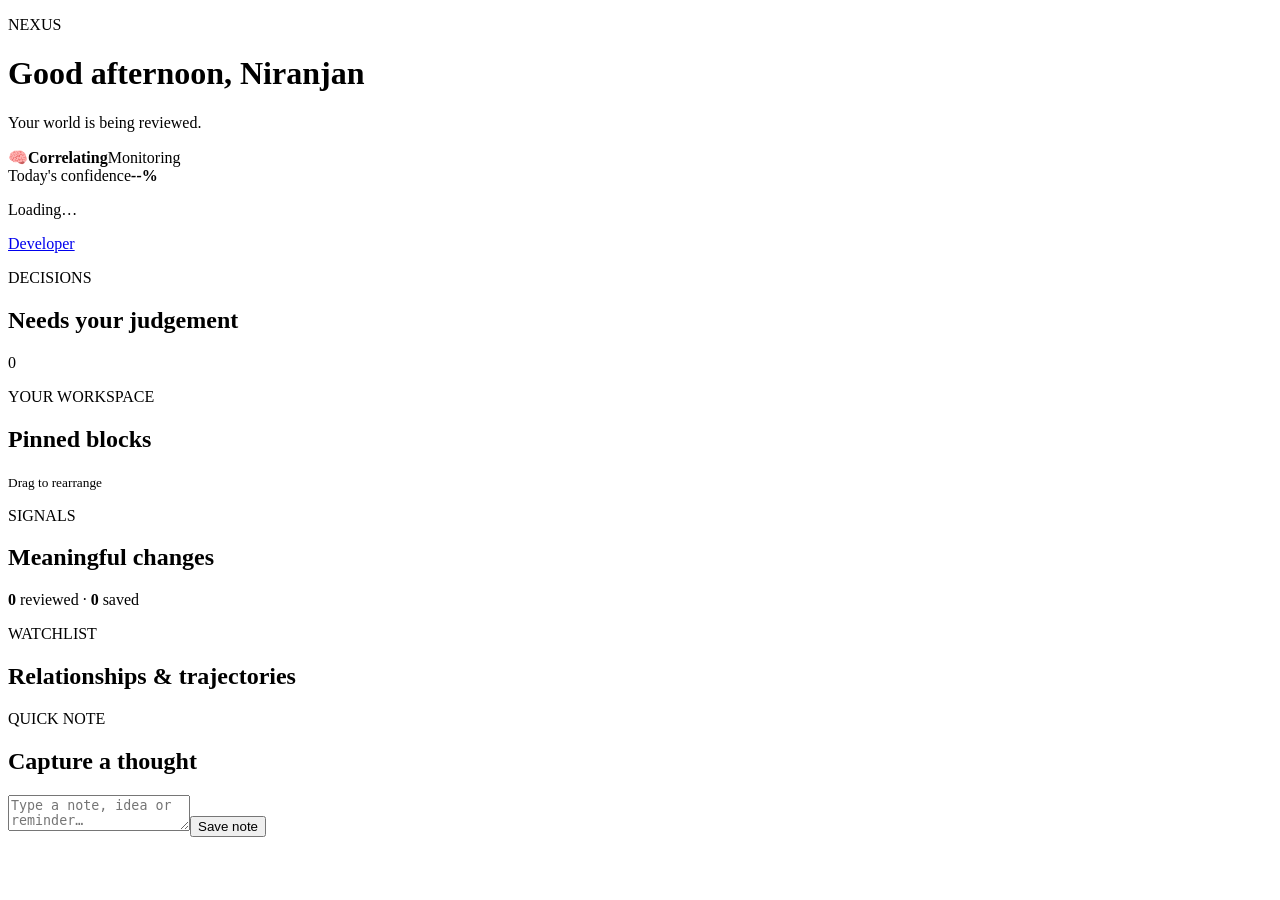
==== app/templates/index.html @ 8f3b7d3c "Initial Nexus DP1 foundation" ====
<!doctype html><html><head><meta charset="utf-8"><meta name="viewport" content="width=device-width,initial-scale=1"><title>Nexus</title><link rel="stylesheet" href="/static/css/app.css"></head><body>
<main class="shell">
<header class="heroHeader">
 <div class="greeting"><p class="eyebrow">NEXUS</p><h1>Good afternoon, Niranjan</h1><p id="confidenceText">Your world is being reviewed.</p><div class="live"><span class="brain">🧠</span><b id="brainState">Correlating</b><i class="pulse"></i><span>Monitoring</span></div></div>
 <div class="calm" aria-label="Calm mountain lake illustration"><div class="sun"></div><div class="mountain m1"></div><div class="mountain m2"></div><div class="lake"></div></div>
</header>
<section class="confidenceBar"><div><span>Today's confidence</span><b><i id="confidence">--</i>%</b></div><p id="decisionSummary">Loading…</p><a href="/developer">Developer</a></section>
<section class="section"><div class="title"><div><p class="eyebrow">DECISIONS</p><h2>Needs your judgement</h2></div><span id="decisionCount" class="pill">0</span></div><div id="decisions" class="grid decisions"></div></section>
<section class="section"><div class="title"><div><p class="eyebrow">YOUR WORKSPACE</p><h2>Pinned blocks</h2></div><small>Drag to rearrange</small></div><div id="workspace" class="grid workspace"></div></section>
<section class="section"><div class="title"><div><p class="eyebrow">SIGNALS</p><h2>Meaningful changes</h2></div><div class="atwork"><b id="reviewed">0</b> reviewed · <b id="saved">0</b> saved</div></div><div id="signals" class="grid signals"></div></section>
<section class="section lower"><div><div class="title"><div><p class="eyebrow">WATCHLIST</p><h2>Relationships & trajectories</h2></div></div><div id="entities" class="grid entityGrid"></div></div>
<aside class="notePanel"><p class="eyebrow">QUICK NOTE</p><h2>Capture a thought</h2><textarea id="noteText" maxlength="500" placeholder="Type a note, idea or reminder…"></textarea><button id="saveNote">Save note</button><div id="notes"></div></aside></section>
</main><script src="/static/js/app.js"></script></body></html>
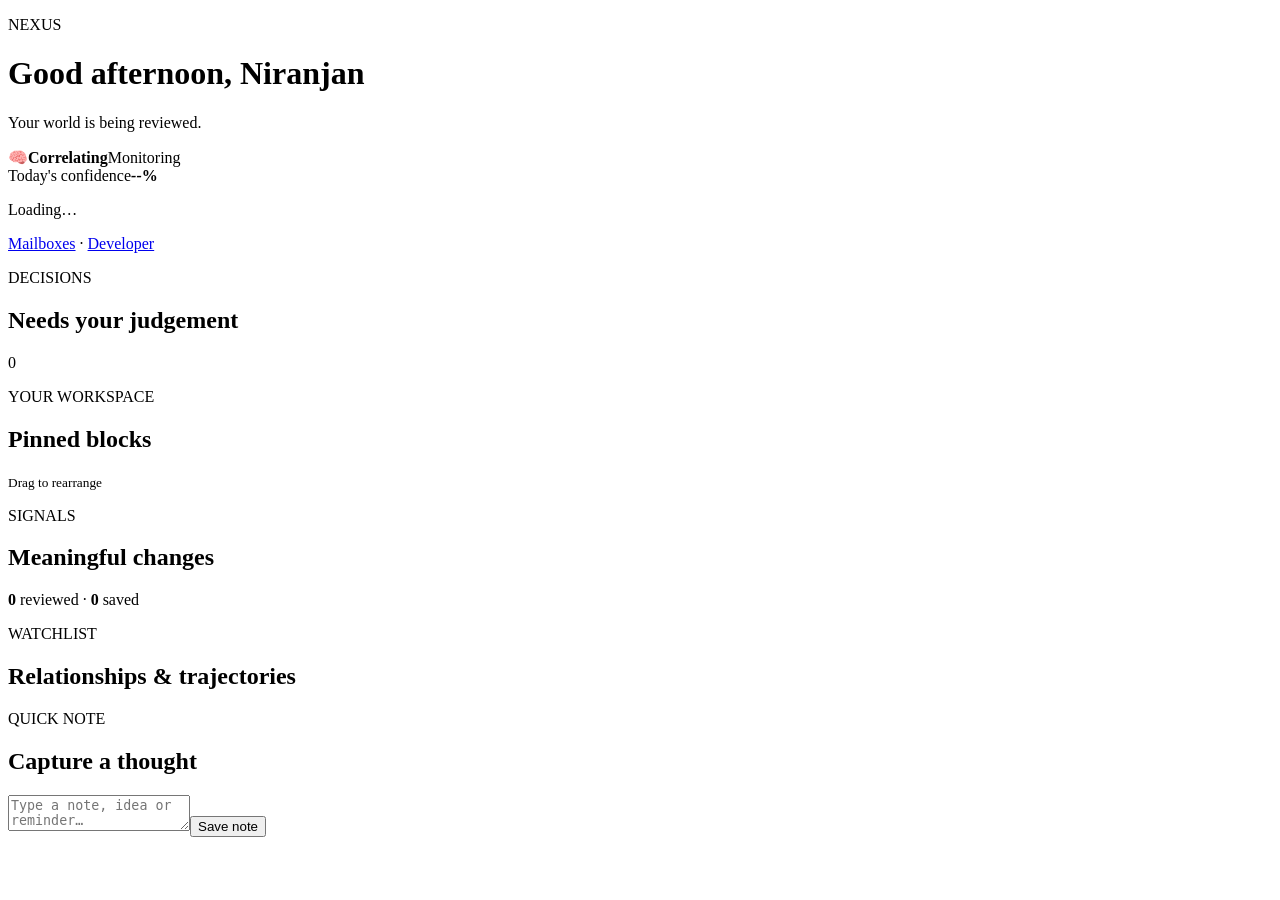
==== commit c55f077e: "Sprint 2 - IMAP sensor and Email Intelligence Engine" ====
--- a/app/templates/index.html
+++ b/app/templates/index.html
@@ -4,7 +4,7 @@
  <div class="greeting"><p class="eyebrow">NEXUS</p><h1>Good afternoon, Niranjan</h1><p id="confidenceText">Your world is being reviewed.</p><div class="live"><span class="brain">🧠</span><b id="brainState">Correlating</b><i class="pulse"></i><span>Monitoring</span></div></div>
  <div class="calm" aria-label="Calm mountain lake illustration"><div class="sun"></div><div class="mountain m1"></div><div class="mountain m2"></div><div class="lake"></div></div>
 </header>
-<section class="confidenceBar"><div><span>Today's confidence</span><b><i id="confidence">--</i>%</b></div><p id="decisionSummary">Loading…</p><a href="/developer">Developer</a></section>
+<section class="confidenceBar"><div><span>Today's confidence</span><b><i id="confidence">--</i>%</b></div><p id="decisionSummary">Loading…</p><a href="/mailboxes">Mailboxes</a> · <a href="/developer">Developer</a></section>
 <section class="section"><div class="title"><div><p class="eyebrow">DECISIONS</p><h2>Needs your judgement</h2></div><span id="decisionCount" class="pill">0</span></div><div id="decisions" class="grid decisions"></div></section>
 <section class="section"><div class="title"><div><p class="eyebrow">YOUR WORKSPACE</p><h2>Pinned blocks</h2></div><small>Drag to rearrange</small></div><div id="workspace" class="grid workspace"></div></section>
 <section class="section"><div class="title"><div><p class="eyebrow">SIGNALS</p><h2>Meaningful changes</h2></div><div class="atwork"><b id="reviewed">0</b> reviewed · <b id="saved">0</b> saved</div></div><div id="signals" class="grid signals"></div></section>
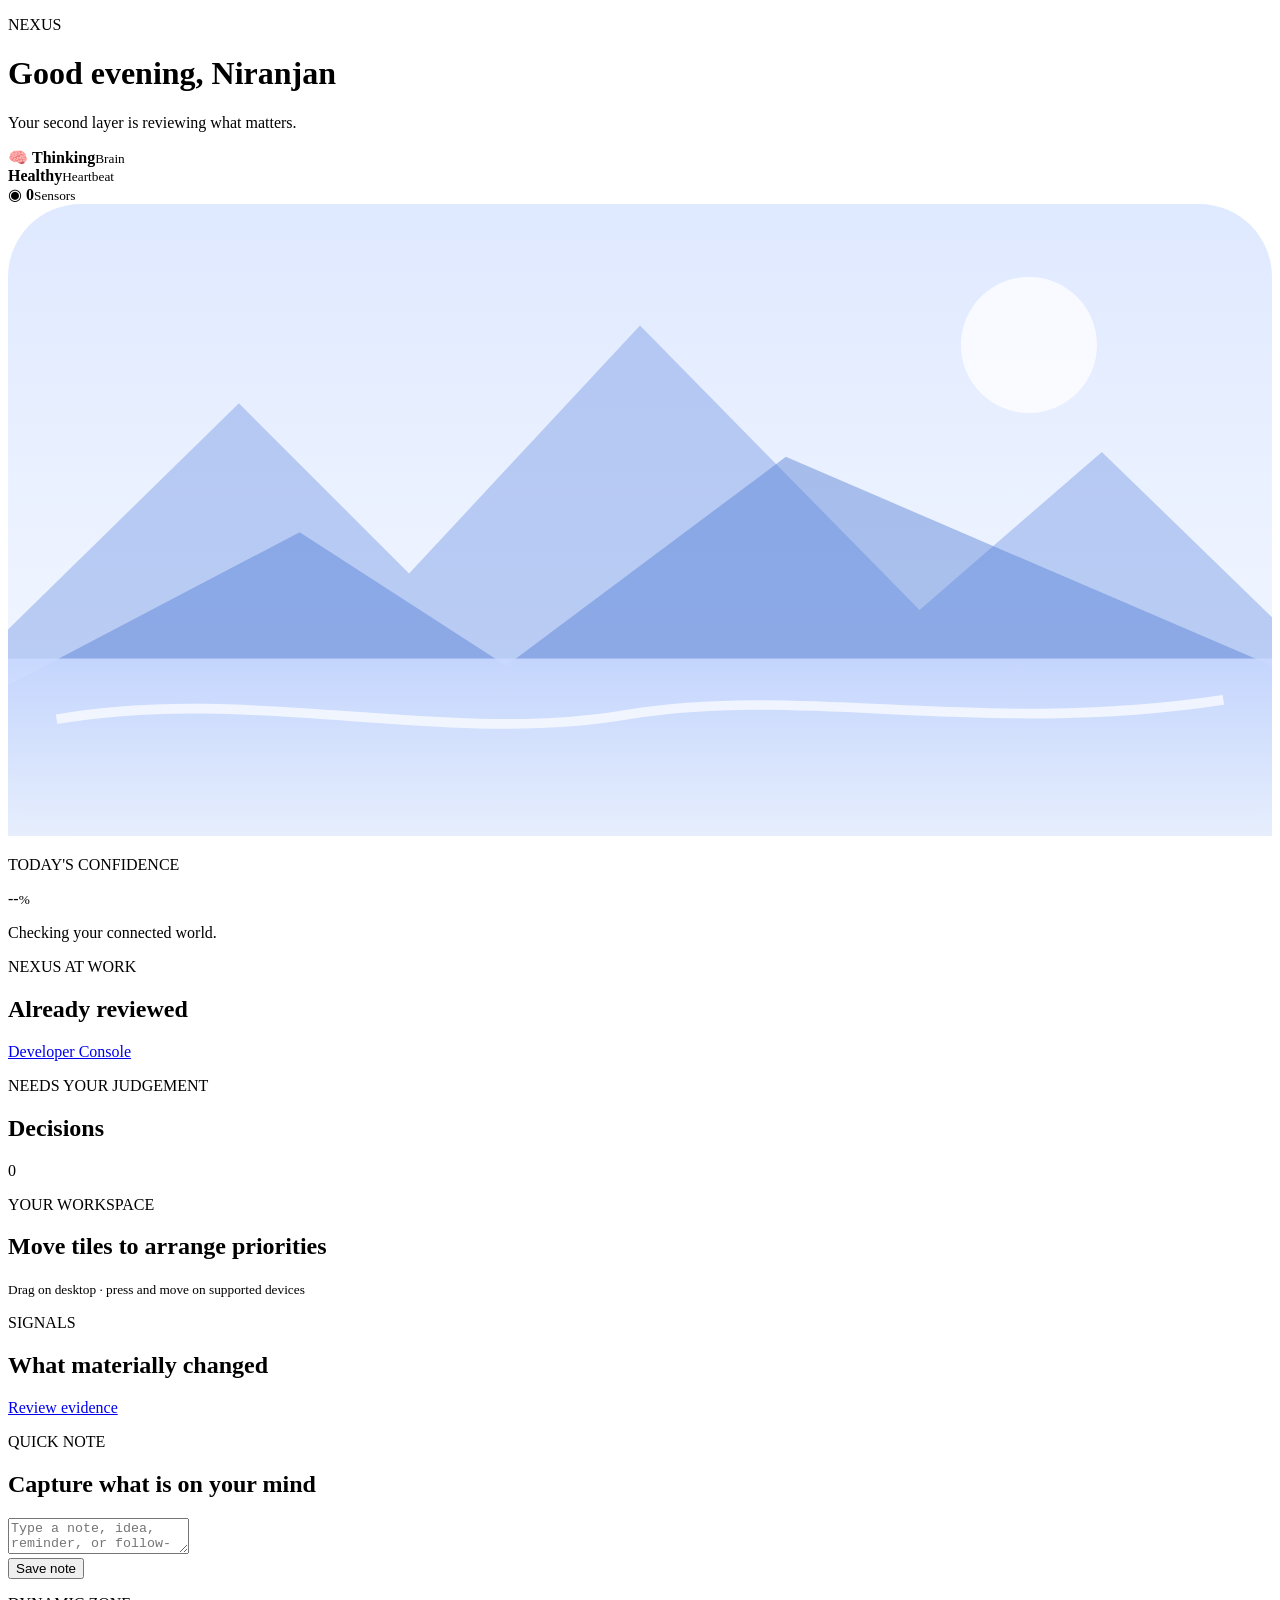
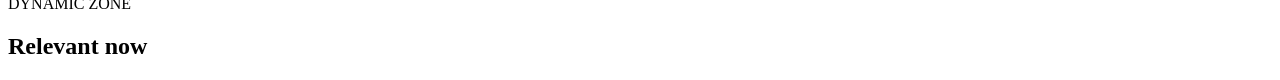
==== commit 265f546e: "Complete Brain Calibration V2" ====
--- a/app/templates/index.html
+++ b/app/templates/index.html
@@ -1,13 +1,136 @@
-<!doctype html><html><head><meta charset="utf-8"><meta name="viewport" content="width=device-width,initial-scale=1"><title>Nexus</title><link rel="stylesheet" href="/static/css/app.css"></head><body>
-<main class="shell">
-<header class="heroHeader">
- <div class="greeting"><p class="eyebrow">NEXUS</p><h1>Good afternoon, Niranjan</h1><p id="confidenceText">Your world is being reviewed.</p><div class="live"><span class="brain">🧠</span><b id="brainState">Correlating</b><i class="pulse"></i><span>Monitoring</span></div></div>
- <div class="calm" aria-label="Calm mountain lake illustration"><div class="sun"></div><div class="mountain m1"></div><div class="mountain m2"></div><div class="lake"></div></div>
-</header>
-<section class="confidenceBar"><div><span>Today's confidence</span><b><i id="confidence">--</i>%</b></div><p id="decisionSummary">Loading…</p><a href="/mailboxes">Mailboxes</a> · <a href="/developer">Developer</a></section>
-<section class="section"><div class="title"><div><p class="eyebrow">DECISIONS</p><h2>Needs your judgement</h2></div><span id="decisionCount" class="pill">0</span></div><div id="decisions" class="grid decisions"></div></section>
-<section class="section"><div class="title"><div><p class="eyebrow">YOUR WORKSPACE</p><h2>Pinned blocks</h2></div><small>Drag to rearrange</small></div><div id="workspace" class="grid workspace"></div></section>
-<section class="section"><div class="title"><div><p class="eyebrow">SIGNALS</p><h2>Meaningful changes</h2></div><div class="atwork"><b id="reviewed">0</b> reviewed · <b id="saved">0</b> saved</div></div><div id="signals" class="grid signals"></div></section>
-<section class="section lower"><div><div class="title"><div><p class="eyebrow">WATCHLIST</p><h2>Relationships & trajectories</h2></div></div><div id="entities" class="grid entityGrid"></div></div>
-<aside class="notePanel"><p class="eyebrow">QUICK NOTE</p><h2>Capture a thought</h2><textarea id="noteText" maxlength="500" placeholder="Type a note, idea or reminder…"></textarea><button id="saveNote">Save note</button><div id="notes"></div></aside></section>
-</main><script src="/static/js/app.js"></script></body></html>
+<!doctype html>
+<html lang="en">
+<head>
+  <meta charset="utf-8">
+  <meta name="viewport" content="width=device-width,initial-scale=1">
+  <title>Nexus</title>
+  <link rel="stylesheet" href="/static/css/dashboard_v2.css">
+</head>
+<body>
+  <main class="nexus-shell">
+    <header class="hero">
+      <div class="hero-copy">
+        <p class="eyebrow">NEXUS</p>
+        <h1 id="greeting">Good evening, Niranjan</h1>
+        <p class="hero-summary" id="heroSummary">Your second layer is reviewing what matters.</p>
+
+        <div class="brain-row">
+          <div class="brain-chip">
+            <span class="brain-icon">🧠</span>
+            <span><strong id="brainState">Thinking</strong><small>Brain</small></span>
+          </div>
+          <div class="brain-chip">
+            <span class="heartbeat-dot"></span>
+            <span><strong id="heartbeatState">Healthy</strong><small>Heartbeat</small></span>
+          </div>
+          <div class="brain-chip">
+            <span class="sensor-icon">◉</span>
+            <span><strong id="sensorCount">0</strong><small>Sensors</small></span>
+          </div>
+        </div>
+      </div>
+
+      <div class="calm-panel" aria-label="Calming landscape illustration">
+        <svg viewBox="0 0 520 260" role="img" aria-label="Calm blue mountain lake">
+          <defs>
+            <linearGradient id="sky" x1="0" x2="0" y1="0" y2="1">
+              <stop offset="0%" stop-color="#dfe9ff"/>
+              <stop offset="100%" stop-color="#f7faff"/>
+            </linearGradient>
+            <linearGradient id="water" x1="0" x2="0" y1="0" y2="1">
+              <stop offset="0%" stop-color="#c9d9ff"/>
+              <stop offset="100%" stop-color="#eef4ff"/>
+            </linearGradient>
+          </defs>
+          <rect width="520" height="260" rx="30" fill="url(#sky)"/>
+          <circle cx="420" cy="58" r="28" fill="#ffffff" opacity=".75"/>
+          <path d="M0 175 L95 82 L165 152 L260 50 L375 167 L450 102 L520 170 L520 260 L0 260 Z" fill="#89a7e8" opacity=".52"/>
+          <path d="M0 198 L120 135 L205 190 L320 104 L520 190 L520 260 L0 260 Z" fill="#567fd6" opacity=".45"/>
+          <rect y="187" width="520" height="73" fill="url(#water)" opacity=".92"/>
+          <path d="M20 212 C100 198 180 223 255 210 C330 198 400 219 500 204" stroke="#ffffff" stroke-width="4" fill="none" opacity=".7"/>
+        </svg>
+      </div>
+    </header>
+
+    <section class="confidence-grid">
+      <article class="panel confidence-panel">
+        <div>
+          <p class="eyebrow">TODAY'S CONFIDENCE</p>
+          <div class="confidence-score"><span id="confidenceScore">--</span><small>%</small></div>
+          <p id="confidenceText">Checking your connected world.</p>
+        </div>
+        <div class="confidence-ring" id="confidenceRing"></div>
+      </article>
+
+      <article class="panel work-panel">
+        <div class="section-head">
+          <div>
+            <p class="eyebrow">NEXUS AT WORK</p>
+            <h2>Already reviewed</h2>
+          </div>
+          <a href="/developer-console">Developer Console</a>
+        </div>
+        <div id="workStats" class="work-stats"></div>
+      </article>
+    </section>
+
+    <section class="section">
+      <div class="section-head">
+        <div>
+          <p class="eyebrow">NEEDS YOUR JUDGEMENT</p>
+          <h2>Decisions</h2>
+        </div>
+        <span class="count-pill" id="decisionCount">0</span>
+      </div>
+      <div id="decisionGrid" class="decision-grid"></div>
+    </section>
+
+    <section class="section">
+      <div class="section-head">
+        <div>
+          <p class="eyebrow">YOUR WORKSPACE</p>
+          <h2>Move tiles to arrange priorities</h2>
+        </div>
+        <small>Drag on desktop · press and move on supported devices</small>
+      </div>
+      <div id="workspaceGrid" class="workspace-grid"></div>
+    </section>
+
+    <section class="section two-col">
+      <article>
+        <div class="section-head">
+          <div>
+            <p class="eyebrow">SIGNALS</p>
+            <h2>What materially changed</h2>
+          </div>
+          <a href="/evidence-explorer">Review evidence</a>
+        </div>
+        <div id="signalGrid" class="signal-grid"></div>
+      </article>
+
+      <article class="panel note-panel">
+        <p class="eyebrow">QUICK NOTE</p>
+        <h2>Capture what is on your mind</h2>
+        <textarea id="quickNote" placeholder="Type a note, idea, reminder, or follow-up..."></textarea>
+        <div class="note-actions">
+          <button id="saveNote" type="button">Save note</button>
+          <span id="noteStatus"></span>
+        </div>
+        <div id="recentNotes" class="recent-notes"></div>
+      </article>
+    </section>
+
+    <section class="section">
+      <div class="section-head">
+        <div>
+          <p class="eyebrow">DYNAMIC ZONE</p>
+          <h2>Relevant now</h2>
+        </div>
+      </div>
+      <div id="dynamicGrid" class="dynamic-grid"></div>
+    </section>
+  </main>
+
+  <script src="/static/js/dashboard_v2.js"></script>
+</body>
+</html>
